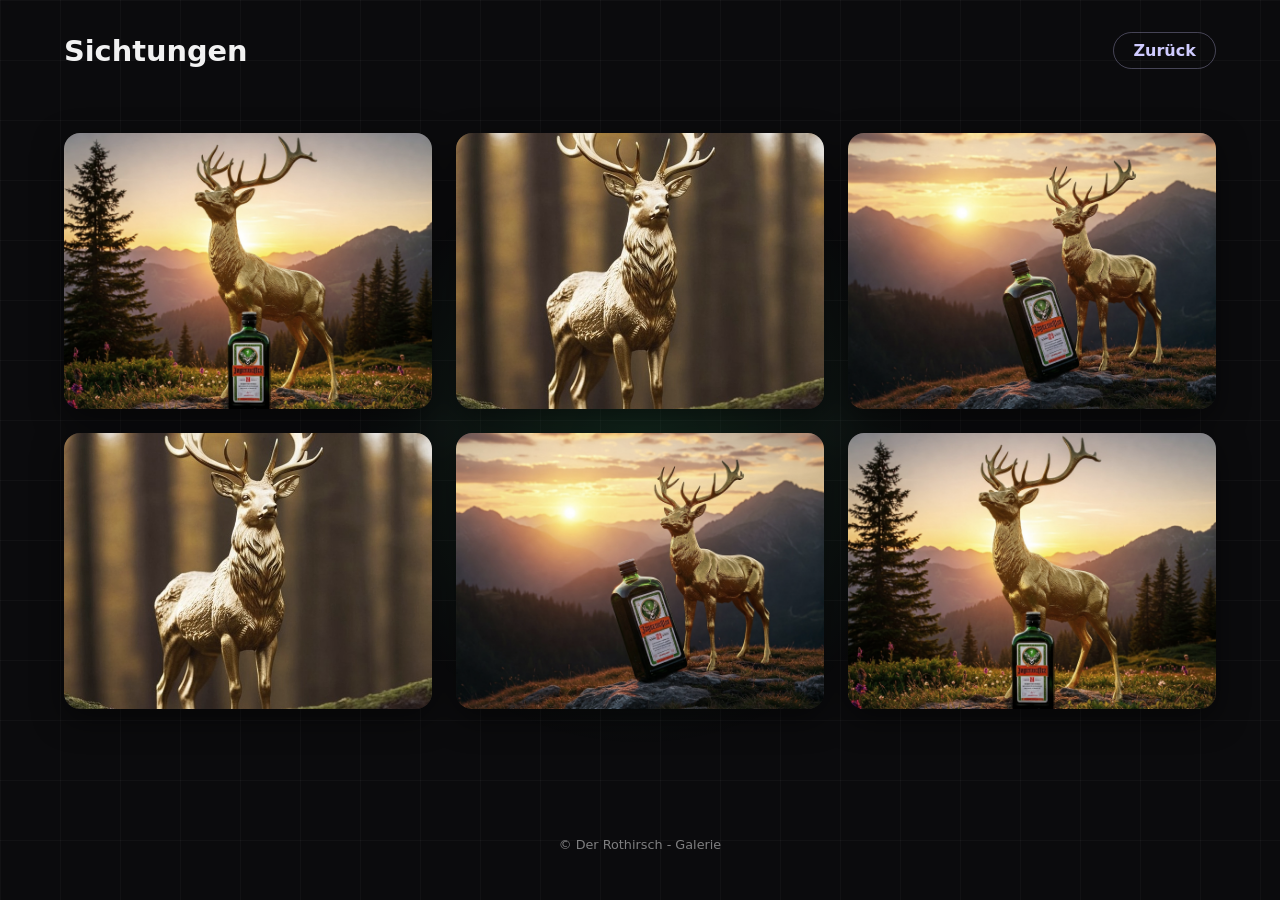
==== gallery.html @ 3260f9d3 "redirects" ====
<!DOCTYPE html>
<html lang="de">
<head>
  <meta charset="UTF-8" />
  <meta name="viewport" content="width=device-width, initial-scale=1.0" />
  <title>Galerie der Wildnis</title>

  <style>
    /* Basis Design */
    * { box-sizing: border-box; margin: 0; padding: 0; }
    body {
      font-family: 'Segoe UI', system-ui, sans-serif;
      background: #0b0b0d;
      color: #f2f2f2;
      min-height: 100vh;
    }
    body::before {
      content: ""; position: fixed; inset: 0;
      background-image: linear-gradient(rgba(255,255,255,0.03) 1px, transparent 1px), linear-gradient(90deg, rgba(255,255,255,0.03) 1px, transparent 1px);
      background-size: 60px 60px; z-index: -2;
    }
    body::after {
      content: ""; position: fixed; width: 600px; height: 600px;
      background: radial-gradient(circle, rgba(80, 255, 150, 0.12), transparent 70%); /* Grüner Schimmer für Natur */
      top: 50%; left: 50%; transform: translate(-50%, -50%); z-index: -1;
    }

    /* Header & Nav */
    .header-container { max-width: 1200px; margin: 0 auto; padding: 2rem 1.5rem; display: flex; justify-content: space-between; align-items: center; }
    h1 { font-size: 1.8rem; font-weight: 600; }
    
    .btn-back {
      color: #cfcbff; text-decoration: none; font-weight: 600;
      border: 1px solid rgba(207, 203, 255, 0.3); padding: 0.5rem 1.2rem; border-radius: 2rem;
      transition: 0.3s;
    }
    .btn-back:hover { background: rgba(207, 203, 255, 0.1); border-color: #cfcbff; }

    /* Grid Gallery */
    .gallery {
      display: grid;
      grid-template-columns: repeat(auto-fill, minmax(300px, 1fr));
      gap: 1.5rem;
      max-width: 1200px;
      margin: 2rem auto;
      padding: 0 1.5rem 4rem;
    }

    .card {
      background: #16161a;
      border-radius: 1rem;
      overflow: hidden;
      box-shadow: 0 10px 30px rgba(0,0,0,0.5);
      transition: transform 0.4s ease;
      /* Aspekt-Ratio Hack für gleichmäßige Bilder */
      aspect-ratio: 4/3; 
    }

    .card:hover { transform: translateY(-10px); }

    .card img {
      width: 100%; height: 100%; object-fit: cover;
      transition: transform 0.6s ease, filter 0.4s ease;
      filter: grayscale(20%);
    }

    .card:hover img { transform: scale(1.1); filter: grayscale(0%); }

    footer { text-align: center; padding: 2rem; opacity: 0.5; font-size: 0.8rem; }
  </style>
</head>
<body>

  <div class="header-container">
    <h1>Sichtungen</h1>
    <a href="index.html" class="btn-back">Zurück</a>
  </div>

  <section class="gallery">
    <div class="card">
      <img src="rothirsch1.jpg" alt="Hirsch 1">
    </div>
    <div class="card">
      <img src="rothirsch2.jpg" alt="Hirsch 2">
    </div>
    <div class="card">
      <img src="rothirsch3.jpg" alt="Hirsch 3">
    </div>
    <div class="card">
      <img src="rothirsch2.jpg" alt="Hirsch 4">
    </div>
    <div class="card">
      <img src="rothirsch3.jpg" alt="Hirsch 5">
    </div>
    <div class="card">
      <img src="rothirsch1.jpg" alt="Hirsch 6">
    </div>
  </section>

  <footer>© Der Rothirsch - Galerie</footer>

</body>
</html>
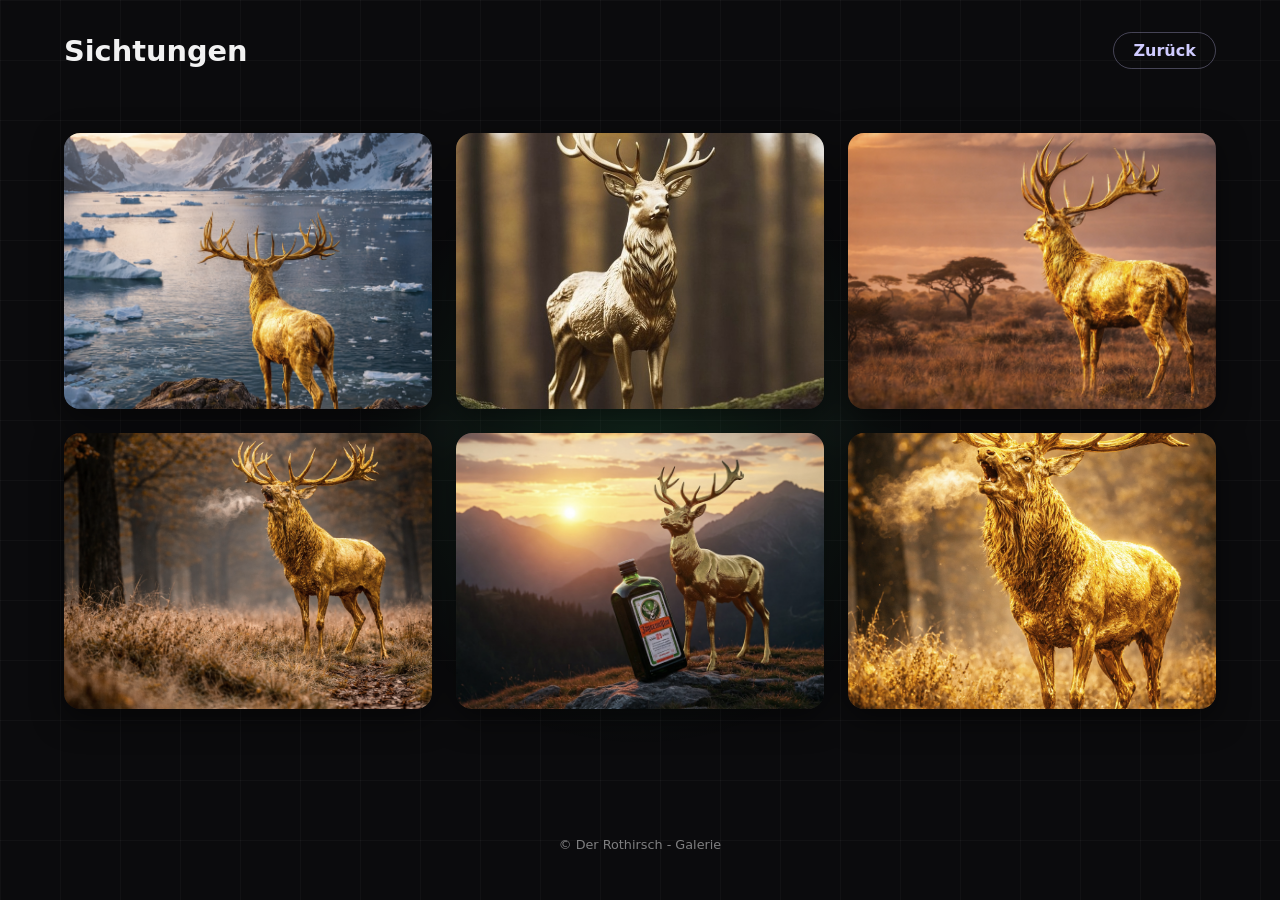
==== commit 3a886056: "zurück buttun/gallery images" ====
--- a/gallery.html
+++ b/gallery.html
@@ -78,22 +78,22 @@
 
   <section class="gallery">
     <div class="card">
-      <img src="rothirsch1.jpg" alt="Hirsch 1">
+      <img src="images/rothirsch7.png" alt="Hirsch 1">
     </div>
     <div class="card">
-      <img src="rothirsch2.jpg" alt="Hirsch 2">
+      <img src="images/rothirsch2.jpg" alt="Hirsch 2">
     </div>
     <div class="card">
-      <img src="rothirsch3.jpg" alt="Hirsch 3">
+      <img src="images/rothirsch6.png" alt="Hirsch 3">
     </div>
     <div class="card">
-      <img src="rothirsch2.jpg" alt="Hirsch 4">
+      <img src="images/rothirsch5.png" alt="Hirsch 4">
     </div>
     <div class="card">
-      <img src="rothirsch3.jpg" alt="Hirsch 5">
+      <img src="images/rothirsch3.jpg" alt="Hirsch 5">
     </div>
     <div class="card">
-      <img src="rothirsch1.jpg" alt="Hirsch 6">
+      <img src="images/rothirsch4.png" alt="Hirsch 6">
     </div>
   </section>
 
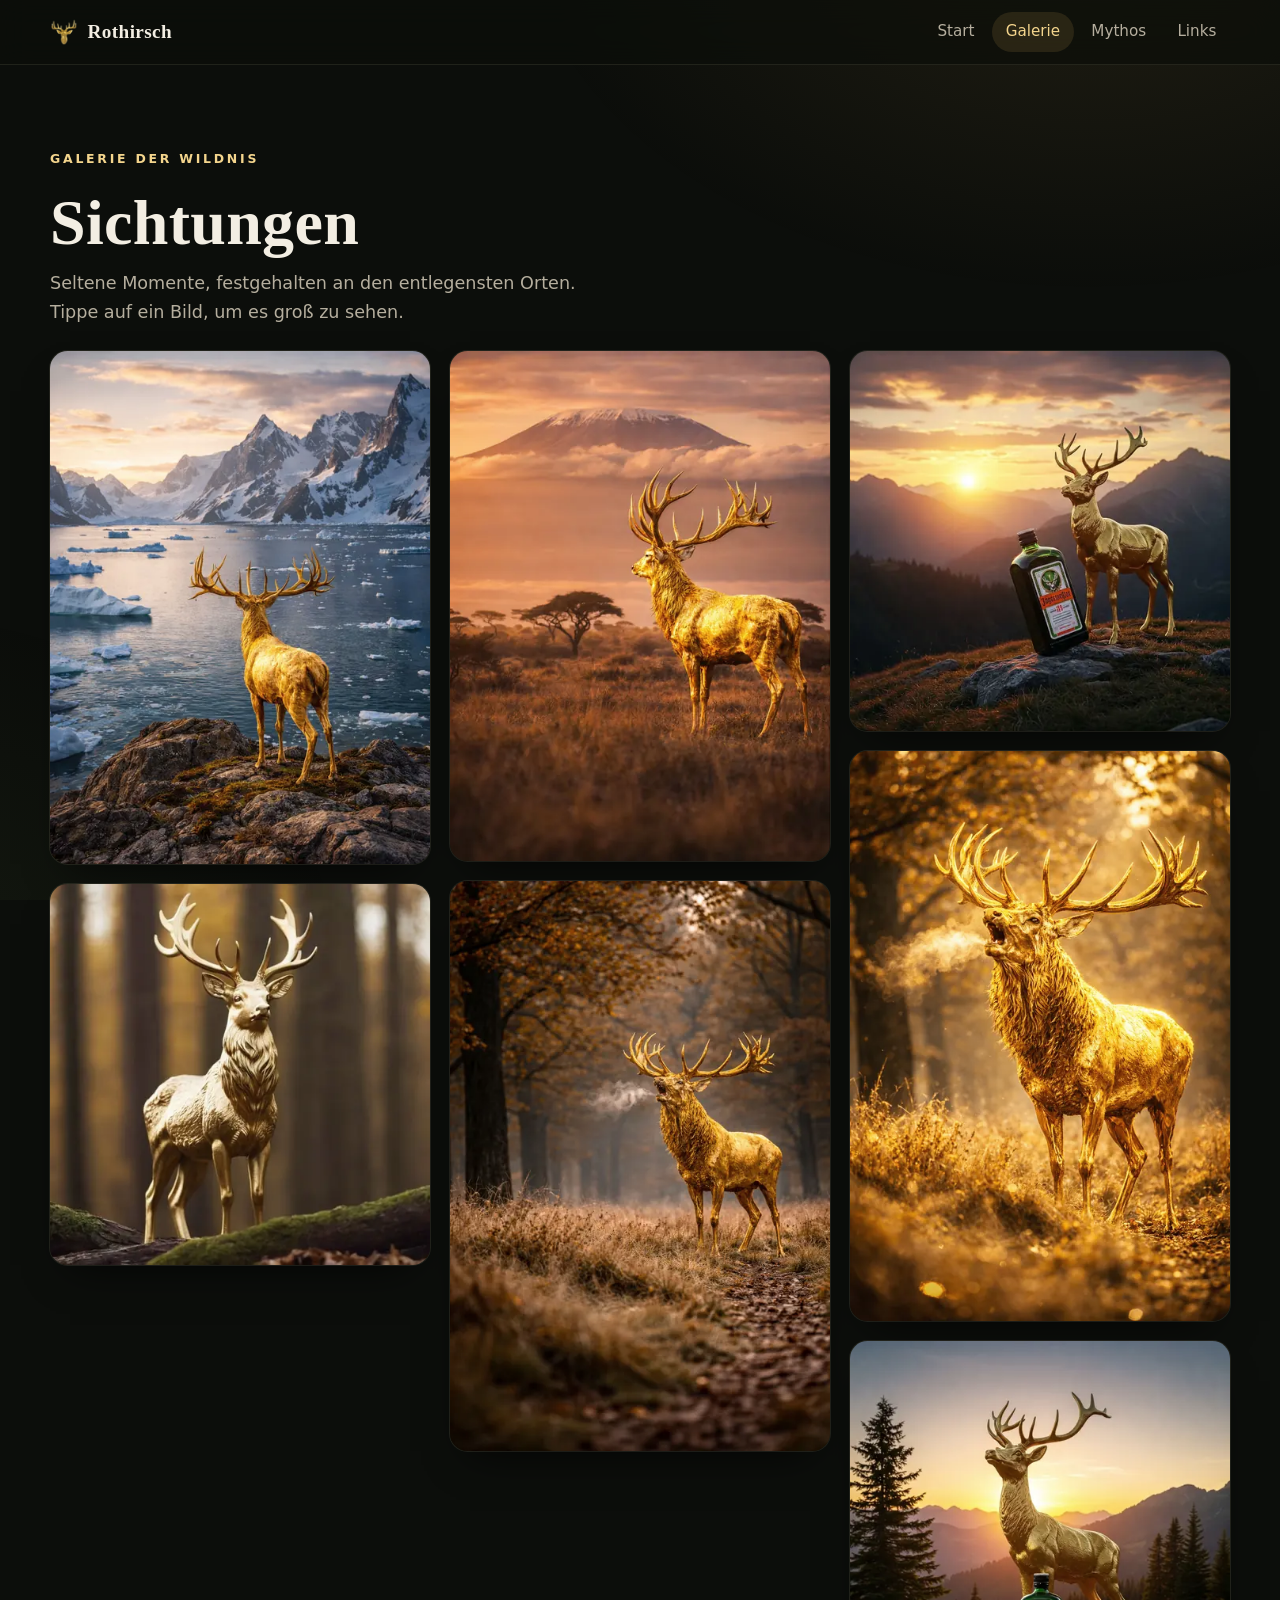
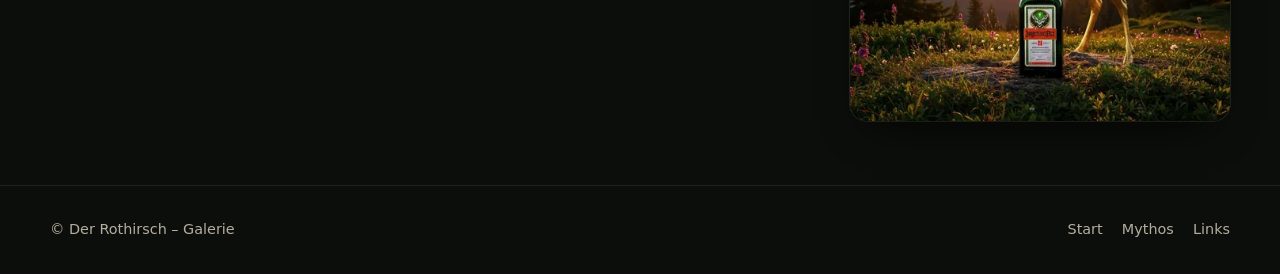
==== commit bd6e6484: "Redesign: new forest/gold look, shared CSS, optimized WebP images - Dark forest palette with gold ac" ====
--- a/gallery.html
+++ b/gallery.html
@@ -1,103 +1,84 @@
 <!DOCTYPE html>
 <html lang="de">
 <head>
-  <meta charset="UTF-8" />
-  <meta name="viewport" content="width=device-width, initial-scale=1.0" />
-  <title>Galerie der Wildnis</title>
-
-  <style>
-    /* Basis Design */
-    * { box-sizing: border-box; margin: 0; padding: 0; }
-    body {
-      font-family: 'Segoe UI', system-ui, sans-serif;
-      background: #0b0b0d;
-      color: #f2f2f2;
-      min-height: 100vh;
-    }
-    body::before {
-      content: ""; position: fixed; inset: 0;
-      background-image: linear-gradient(rgba(255,255,255,0.03) 1px, transparent 1px), linear-gradient(90deg, rgba(255,255,255,0.03) 1px, transparent 1px);
-      background-size: 60px 60px; z-index: -2;
-    }
-    body::after {
-      content: ""; position: fixed; width: 600px; height: 600px;
-      background: radial-gradient(circle, rgba(80, 255, 150, 0.12), transparent 70%); /* Grüner Schimmer für Natur */
-      top: 50%; left: 50%; transform: translate(-50%, -50%); z-index: -1;
-    }
-
-    /* Header & Nav */
-    .header-container { max-width: 1200px; margin: 0 auto; padding: 2rem 1.5rem; display: flex; justify-content: space-between; align-items: center; }
-    h1 { font-size: 1.8rem; font-weight: 600; }
-    
-    .btn-back {
-      color: #cfcbff; text-decoration: none; font-weight: 600;
-      border: 1px solid rgba(207, 203, 255, 0.3); padding: 0.5rem 1.2rem; border-radius: 2rem;
-      transition: 0.3s;
-    }
-    .btn-back:hover { background: rgba(207, 203, 255, 0.1); border-color: #cfcbff; }
-
-    /* Grid Gallery */
-    .gallery {
-      display: grid;
-      grid-template-columns: repeat(auto-fill, minmax(300px, 1fr));
-      gap: 1.5rem;
-      max-width: 1200px;
-      margin: 2rem auto;
-      padding: 0 1.5rem 4rem;
-    }
-
-    .card {
-      background: #16161a;
-      border-radius: 1rem;
-      overflow: hidden;
-      box-shadow: 0 10px 30px rgba(0,0,0,0.5);
-      transition: transform 0.4s ease;
-      /* Aspekt-Ratio Hack für gleichmäßige Bilder */
-      aspect-ratio: 4/3; 
-    }
-
-    .card:hover { transform: translateY(-10px); }
-
-    .card img {
-      width: 100%; height: 100%; object-fit: cover;
-      transition: transform 0.6s ease, filter 0.4s ease;
-      filter: grayscale(20%);
-    }
-
-    .card:hover img { transform: scale(1.1); filter: grayscale(0%); }
-
-    footer { text-align: center; padding: 2rem; opacity: 0.5; font-size: 0.8rem; }
-  </style>
+  <meta charset="UTF-8">
+  <meta name="viewport" content="width=device-width, initial-scale=1">
+  <title>Sichtungen – Galerie der Wildnis | Rothirsch</title>
+  <meta name="description" content="Sichtungen des legendären Rothirschs – von Nebelwäldern über Savannen bis zu den Gletschern des Nordens.">
+  <meta name="theme-color" content="#0c0e0b">
+  <link rel="canonical" href="https://www.rothirsch.net/gallery.html">
+  <meta property="og:title" content="Sichtungen – Galerie der Wildnis">
+  <meta property="og:image" content="https://www.rothirsch.net/images/opt/og.jpg">
+  <link rel="icon" href="favicon.png" type="image/png">
+  <link rel="apple-touch-icon" href="images/opt/apple-touch-icon.png">
+  <link rel="stylesheet" href="style.css">
+  <script>document.documentElement.classList.add('js')</script>
+  <script src="site.js" defer></script>
 </head>
 <body>
+  <a class="skip" href="#main">Zum Inhalt springen</a>
 
-  <div class="header-container">
-    <h1>Sichtungen</h1>
-    <a href="index.html" class="btn-back">Zurück</a>
-  </div>
+  <header class="site-header">
+    <div class="wrap">
+      <a class="brand" href="index.html"><img src="images/opt/favicon-32.png" width="28" height="28" alt="">Rothirsch</a>
+      <nav class="nav" aria-label="Hauptnavigation">
+        <a href="index.html">Start</a>
+        <a href="gallery.html" aria-current="page">Galerie</a>
+        <a href="myth.html">Mythos</a>
+        <a href="hub.html">Links</a>
+      </nav>
+    </div>
+  </header>
 
-  <section class="gallery">
-    <div class="card">
-      <img src="images/rothirsch7.png" alt="Hirsch 1">
+  <main id="main" class="wrap">
+    <div class="page-head">
+      <span class="eyebrow">Galerie der Wildnis</span>
+      <h1>Sichtungen</h1>
+      <p>Seltene Momente, festgehalten an den entlegensten Orten. Tippe auf ein Bild, um es groß zu sehen.</p>
     </div>
-    <div class="card">
-      <img src="images/rothirsch2.jpg" alt="Hirsch 2">
+
+    <div class="masonry">
+      <a href="images/opt/rothirsch7-960.webp" data-lightbox>
+        <img src="images/opt/rothirsch7-480.webp" width="480" height="648" decoding="async" alt="Rothirsch vor Gletschern und Eisschollen">
+      </a>
+      <a href="images/opt/rothirsch2-960.webp" data-lightbox>
+        <img src="images/opt/rothirsch2-480.webp" width="480" height="481" decoding="async" alt="Rothirsch zwischen hohen Bäumen im Wald">
+      </a>
+      <a href="images/opt/rothirsch6-960.webp" data-lightbox>
+        <img src="images/opt/rothirsch6-480.webp" width="480" height="645" decoding="async" alt="Rothirsch in der Savanne vor einem Vulkan">
+      </a>
+      <a href="images/opt/rothirsch5-960.webp" data-lightbox>
+        <img src="images/opt/rothirsch5-480.webp" width="480" height="720" loading="lazy" decoding="async" alt="Rothirsch auf einem Waldweg im Herbst">
+      </a>
+      <a href="images/opt/rothirsch3-1600.webp" data-lightbox>
+        <img src="images/opt/rothirsch3-480.webp" width="480" height="480" loading="lazy" decoding="async" alt="Rothirsch auf einem Felsen bei Sonnenuntergang">
+      </a>
+      <a href="images/opt/rothirsch4-960.webp" data-lightbox>
+        <img src="images/opt/rothirsch4-480.webp" width="480" height="720" loading="lazy" decoding="async" alt="Röhrender Rothirsch im goldenen Licht">
+      </a>
+      <a href="images/opt/rothirsch1-1600.webp" data-lightbox>
+        <img src="images/opt/rothirsch1-480.webp" width="480" height="480" loading="lazy" decoding="async" alt="Rothirsch auf einer Bergwiese bei Sonnenuntergang">
+      </a>
     </div>
-    <div class="card">
-      <img src="images/rothirsch6.png" alt="Hirsch 3">
+  </main>
+
+  <dialog class="lightbox" id="lightbox" aria-label="Bildansicht">
+    <img src="data:," alt="">
+    <button class="lb-btn lb-close" type="button" aria-label="Schließen">×</button>
+    <button class="lb-btn lb-prev" type="button" aria-label="Vorheriges Bild">‹</button>
+    <button class="lb-btn lb-next" type="button" aria-label="Nächstes Bild">›</button>
+    <span class="lb-count" aria-live="polite"></span>
+  </dialog>
+
+  <footer class="site-footer">
+    <div class="wrap">
+      <span>© Der Rothirsch – Galerie</span>
+      <nav aria-label="Fußzeile">
+        <a href="index.html">Start</a>
+        <a href="myth.html">Mythos</a>
+        <a href="hub.html">Links</a>
+      </nav>
     </div>
-    <div class="card">
-      <img src="images/rothirsch5.png" alt="Hirsch 4">
-    </div>
-    <div class="card">
-      <img src="images/rothirsch3.jpg" alt="Hirsch 5">
-    </div>
-    <div class="card">
-      <img src="images/rothirsch4.png" alt="Hirsch 6">
-    </div>
-  </section>
-
-  <footer>© Der Rothirsch - Galerie</footer>
-
+  </footer>
 </body>
-</html>+</html>
--- a/style.css
+++ b/style.css
@@ -0,0 +1,273 @@
+/* Rothirsch — shared styles */
+:root {
+  --bg: #0c0e0b;
+  --surface: #14170f;
+  --surface-2: #1b1f15;
+  --line: rgba(255, 236, 200, 0.09);
+  --line-strong: rgba(255, 236, 200, 0.18);
+  --text: #f3eee3;
+  --muted: #b5ae9e;
+  --gold: #e0b25c;
+  --gold-soft: #f4d58d;
+  --radius: 1.1rem;
+  --wrap: 1180px;
+  --serif: "Iowan Old Style", "Palatino Linotype", Palatino, "Book Antiqua", Georgia, serif;
+  --sans: system-ui, -apple-system, "Segoe UI", Roboto, sans-serif;
+  --ease: cubic-bezier(.2, .7, .2, 1);
+  color-scheme: dark;
+}
+
+*, *::before, *::after { box-sizing: border-box; }
+* { margin: 0; }
+
+html { -webkit-text-size-adjust: 100%; scroll-behavior: smooth; }
+
+body {
+  font-family: var(--sans);
+  background: var(--bg);
+  color: var(--text);
+  line-height: 1.65;
+  min-height: 100vh;
+  min-height: 100svh;
+  display: flex;
+  flex-direction: column;
+  -webkit-font-smoothing: antialiased;
+}
+
+/* soft golden glow behind everything */
+body::before {
+  content: "";
+  position: fixed;
+  inset: 0;
+  z-index: -1;
+  pointer-events: none;
+  background:
+    radial-gradient(60rem 40rem at 85% -10%, rgba(224, 178, 92, .10), transparent 60%),
+    radial-gradient(50rem 40rem at -10% 110%, rgba(90, 120, 60, .10), transparent 60%);
+}
+
+main { flex: 1; }
+
+img { display: block; max-width: 100%; height: auto; }
+
+a { color: inherit; }
+
+h1, h2, h3 { font-family: var(--serif); font-weight: 600; line-height: 1.15; letter-spacing: .005em; }
+
+:focus-visible { outline: 2px solid var(--gold); outline-offset: 3px; border-radius: 4px; }
+
+.wrap { width: min(100% - 2.5rem, var(--wrap)); margin-inline: auto; }
+
+.skip {
+  position: absolute; left: 1rem; top: -4rem; z-index: 100;
+  background: var(--gold); color: #1a1408; padding: .6rem 1rem; border-radius: .5rem;
+  font-weight: 600; text-decoration: none;
+}
+.skip:focus { top: 1rem; }
+
+/* ---------- Header ---------- */
+.site-header {
+  position: sticky; top: 0; z-index: 50;
+  background: rgba(12, 14, 11, .72);
+  -webkit-backdrop-filter: saturate(140%) blur(14px);
+  backdrop-filter: saturate(140%) blur(14px);
+  border-bottom: 1px solid var(--line);
+}
+.site-header .wrap { display: flex; align-items: center; justify-content: space-between; gap: 1rem; min-height: 4rem; }
+
+.brand {
+  display: inline-flex; align-items: center; gap: .6rem;
+  font-family: var(--serif); font-size: 1.2rem; font-weight: 600; text-decoration: none; letter-spacing: .02em;
+}
+.brand img { width: 28px; height: 28px; }
+
+.nav { display: flex; gap: .25rem; flex-wrap: wrap; justify-content: flex-end; }
+.nav a {
+  text-decoration: none; color: var(--muted); font-size: .95rem; font-weight: 500;
+  padding: .45rem .85rem; border-radius: 999px;
+  transition: color .2s, background-color .2s;
+}
+.nav a:hover { color: var(--text); background: rgba(255, 236, 200, .06); }
+.nav a[aria-current="page"] { color: var(--gold-soft); background: rgba(224, 178, 92, .12); }
+
+/* ---------- Buttons ---------- */
+.btn {
+  display: inline-flex; align-items: center; gap: .5rem;
+  padding: .8rem 1.4rem; border-radius: 999px;
+  font-weight: 600; font-size: .98rem; text-decoration: none;
+  border: 1px solid transparent;
+  transition: transform .25s var(--ease), background-color .25s, border-color .25s, box-shadow .25s;
+}
+.btn:hover { transform: translateY(-2px); }
+.btn-primary { background: var(--gold); color: #1d160a; box-shadow: 0 10px 30px -10px rgba(224, 178, 92, .6); }
+.btn-primary:hover { background: var(--gold-soft); }
+.btn-ghost { border-color: var(--line-strong); color: var(--text); background: rgba(12, 14, 11, .35); }
+.btn-ghost:hover { border-color: var(--gold); }
+
+/* ---------- Hero ---------- */
+.hero {
+  position: relative; isolation: isolate; overflow: hidden;
+  min-height: min(88svh, 900px);
+  display: flex; align-items: flex-end;
+  padding-block: 8rem 4.5rem;
+}
+.hero-bg { position: absolute; inset: 0; z-index: -1; }
+.hero-bg img { width: 100%; height: 100%; object-fit: cover; object-position: 50% 35%; animation: drift 24s var(--ease) both; }
+.hero-bg::after {
+  content: ""; position: absolute; inset: 0;
+  background:
+    linear-gradient(180deg, rgba(12, 14, 11, .35) 0%, rgba(12, 14, 11, 0) 30%, rgba(12, 14, 11, .55) 65%, var(--bg) 100%),
+    linear-gradient(90deg, rgba(12, 14, 11, .75) 0%, rgba(12, 14, 11, 0) 70%);
+}
+.hero-content { max-width: 40rem; }
+.eyebrow {
+  display: inline-block; text-transform: uppercase; letter-spacing: .22em; font-size: .78rem; font-weight: 600;
+  color: var(--gold-soft); margin-bottom: 1rem;
+}
+.hero h1 { font-size: clamp(2.6rem, 7vw, 5.2rem); margin-bottom: 1.1rem; text-wrap: balance; text-shadow: 0 2px 30px rgba(0, 0, 0, .45); }
+.hero h1 em { font-style: italic; color: var(--gold-soft); }
+.lead { font-size: clamp(1.05rem, 2vw, 1.25rem); color: #e2dccd; max-width: 34rem; margin-bottom: 2rem; }
+.actions { display: flex; flex-wrap: wrap; gap: .75rem; }
+
+@keyframes drift { from { transform: scale(1.08); } to { transform: scale(1); } }
+
+/* ---------- Sections ---------- */
+.section { padding-block: clamp(3.5rem, 8vw, 6rem); }
+.section-head { display: flex; align-items: end; justify-content: space-between; gap: 1rem; margin-bottom: 2rem; flex-wrap: wrap; }
+.section-head h2 { font-size: clamp(1.8rem, 4vw, 2.6rem); }
+.section-head p { color: var(--muted); max-width: 30rem; }
+
+/* explore cards */
+.tiles { display: grid; gap: 1.25rem; grid-template-columns: repeat(auto-fit, minmax(min(100%, 260px), 1fr)); }
+.tile {
+  position: relative; display: block; overflow: hidden; isolation: isolate;
+  border-radius: var(--radius); aspect-ratio: 4 / 5; text-decoration: none;
+  background: var(--surface);
+  box-shadow: 0 0 0 1px var(--line), 0 24px 50px -24px rgba(0, 0, 0, .8);
+  transition: transform .45s var(--ease), box-shadow .45s;
+}
+.tile img { position: absolute; inset: 0; width: 100%; height: 100%; object-fit: cover; z-index: -2; transition: transform .8s var(--ease); }
+.tile::after { content: ""; position: absolute; inset: 0; z-index: -1; background: linear-gradient(180deg, transparent 40%, rgba(8, 9, 7, .92)); }
+.tile-body { position: absolute; inset: auto 0 0 0; padding: 1.4rem; }
+.tile h3 { font-size: 1.6rem; margin-bottom: .2rem; }
+.tile p { color: #d8d1c1; font-size: .95rem; }
+.tile .arrow { display: inline-block; margin-left: .35rem; color: var(--gold); transition: transform .3s var(--ease); }
+.tile:hover { transform: translateY(-6px); box-shadow: 0 0 0 1px rgba(224, 178, 92, .45), 0 30px 60px -24px rgba(0, 0, 0, .9); }
+.tile:hover img { transform: scale(1.06); }
+.tile:hover .arrow { transform: translateX(4px); }
+
+/* legend split */
+.split { display: grid; gap: clamp(2rem, 5vw, 4rem); grid-template-columns: repeat(auto-fit, minmax(min(100%, 320px), 1fr)); align-items: center; }
+.split figure img { border-radius: var(--radius); box-shadow: 0 0 0 1px var(--line), 0 30px 60px -30px rgba(0, 0, 0, .9); width: 100%; aspect-ratio: 4 / 5; object-fit: cover; }
+.prose h2 { font-size: clamp(1.6rem, 3.4vw, 2.2rem); margin-bottom: .8rem; color: var(--gold-soft); }
+.prose h2:not(:first-child) { margin-top: 2.4rem; }
+.prose p { color: #ddd6c7; font-size: 1.07rem; }
+.prose p + p { margin-top: 1.1rem; }
+
+/* ---------- Page header (sub pages) ---------- */
+.page-head { padding-block: clamp(3rem, 7vw, 5rem) 1.5rem; }
+.page-head h1 { font-size: clamp(2.4rem, 6vw, 4rem); margin-bottom: .6rem; }
+.page-head p { color: var(--muted); font-size: 1.1rem; max-width: 36rem; }
+
+/* ---------- Gallery ---------- */
+.masonry { columns: 3 280px; column-gap: 1.25rem; padding-bottom: 4rem; }
+.masonry a {
+  display: block; break-inside: avoid; margin-bottom: 1.25rem; overflow: hidden;
+  border-radius: var(--radius); background: var(--surface);
+  box-shadow: 0 0 0 1px var(--line), 0 20px 40px -20px rgba(0, 0, 0, .8);
+  transition: box-shadow .35s;
+}
+.masonry img { width: 100%; transition: transform .7s var(--ease), filter .4s; filter: saturate(.92); }
+.masonry a:hover { box-shadow: 0 0 0 1px rgba(224, 178, 92, .5), 0 26px 50px -20px rgba(0, 0, 0, .9); }
+.masonry a:hover img { transform: scale(1.04); filter: saturate(1.05); }
+
+.lightbox {
+  border: 0; padding: 0; background: transparent; max-width: 100vw; max-height: 100vh;
+  width: 100vw; height: 100vh; color: var(--text);
+}
+.lightbox::backdrop { background: rgba(6, 7, 5, .92); -webkit-backdrop-filter: blur(6px); backdrop-filter: blur(6px); }
+.lightbox[open] { display: grid; place-items: center; }
+.lightbox img { max-width: min(92vw, 1400px); max-height: 86vh; width: auto; height: auto; border-radius: .8rem; box-shadow: 0 30px 80px rgba(0, 0, 0, .7); }
+.lb-btn {
+  position: fixed; display: grid; place-items: center; width: 3rem; height: 3rem; border-radius: 999px;
+  border: 1px solid var(--line-strong); background: rgba(20, 23, 15, .7); color: var(--text);
+  font-size: 1.4rem; cursor: pointer; transition: background-color .2s, border-color .2s;
+}
+.lb-btn:hover { border-color: var(--gold); background: rgba(40, 34, 20, .9); }
+.lb-close { top: 1rem; right: 1rem; }
+.lb-prev { left: 1rem; top: 50%; translate: 0 -50%; }
+.lb-next { right: 1rem; top: 50%; translate: 0 -50%; }
+.lb-count { position: fixed; bottom: 1.2rem; left: 50%; translate: -50% 0; color: var(--muted); font-size: .9rem; }
+
+/* ---------- Myth article ---------- */
+.banner { border-radius: var(--radius); overflow: hidden; box-shadow: 0 0 0 1px var(--line); margin-bottom: clamp(2.5rem, 6vw, 4rem); }
+.banner img { width: 100%; aspect-ratio: 21 / 9; object-fit: cover; object-position: 50% 30%; }
+.article { max-width: 42rem; margin-inline: auto; padding-bottom: 5rem; }
+.article > p { font-size: 1.12rem; color: #ddd6c7; margin-bottom: 1.4rem; }
+.article > p:first-of-type::first-letter {
+  float: left; font-family: var(--serif); font-size: 4.2rem; line-height: .9; padding: .35rem .6rem 0 0; color: var(--gold);
+}
+.article h2 { font-size: clamp(1.5rem, 3vw, 2rem); color: var(--gold-soft); margin: 3rem 0 1rem; }
+.quote {
+  position: relative; margin: 2.8rem 0; padding: 1.8rem 1.8rem 1.8rem 2.2rem;
+  font-family: var(--serif); font-size: clamp(1.2rem, 2.4vw, 1.45rem); font-style: italic; line-height: 1.5;
+  color: #efe6cf; background: linear-gradient(135deg, rgba(224, 178, 92, .10), rgba(224, 178, 92, .02));
+  border-left: 3px solid var(--gold); border-radius: 0 var(--radius) var(--radius) 0;
+}
+
+/* ---------- Links (hub) ---------- */
+.links { display: grid; gap: 1.25rem; grid-template-columns: repeat(auto-fill, minmax(min(100%, 250px), 1fr)); padding-bottom: 4rem; }
+.link-card {
+  display: flex; flex-direction: column; text-decoration: none; overflow: hidden;
+  border-radius: var(--radius); background: var(--surface);
+  box-shadow: 0 0 0 1px var(--line), 0 20px 40px -24px rgba(0, 0, 0, .8);
+  transition: transform .4s var(--ease), box-shadow .4s;
+}
+.link-card .icon { display: grid; place-items: center; aspect-ratio: 16 / 10; padding: 1.6rem; background: radial-gradient(circle at 50% 40%, var(--surface-2), #0e100b); }
+.link-card .icon.light { background: #f6f4ef; }
+.link-card .icon img { max-height: 100%; width: auto; object-fit: contain; transition: transform .5s var(--ease); }
+.link-card .icon.pixel img { image-rendering: pixelated; }
+.link-card .meta { display: flex; align-items: center; justify-content: space-between; gap: .5rem; padding: 1rem 1.2rem; border-top: 1px solid var(--line); }
+.link-card h2 { font-size: 1.25rem; }
+.link-card small { color: var(--muted); font-size: .85rem; }
+.link-card .ext { color: var(--gold); font-size: 1.1rem; transition: transform .3s var(--ease); }
+.link-card:hover { transform: translateY(-5px); box-shadow: 0 0 0 1px rgba(224, 178, 92, .45), 0 26px 50px -24px rgba(0, 0, 0, .9); }
+.link-card:hover .icon img { transform: scale(1.06); }
+.link-card:hover .ext { transform: translate(3px, -3px); }
+
+/* ---------- 404 ---------- */
+.notfound { display: grid; place-items: center; text-align: center; padding-block: 6rem; }
+.notfound h1 { font-size: clamp(4rem, 14vw, 8rem); color: var(--gold); }
+.notfound p { color: var(--muted); margin: .5rem 0 2rem; font-size: 1.1rem; }
+
+/* ---------- Footer ---------- */
+.site-footer { border-top: 1px solid var(--line); padding-block: 2rem; color: var(--muted); font-size: .9rem; }
+.site-footer .wrap { display: flex; flex-wrap: wrap; align-items: center; justify-content: space-between; gap: 1rem; }
+.site-footer nav { display: flex; gap: 1.2rem; flex-wrap: wrap; }
+.site-footer a { text-decoration: none; }
+.site-footer a:hover { color: var(--gold-soft); }
+
+.corner-link {
+  position: fixed; left: 14px; bottom: 14px; z-index: 40; opacity: .65;
+  transition: opacity .3s, transform .3s var(--ease);
+}
+.corner-link img { width: 42px; height: auto; }
+.corner-link:hover { opacity: 1; transform: scale(1.1) rotate(-6deg); }
+@media (max-width: 1320px) { body:has(.corner-link) .site-footer .wrap { padding-left: 3.25rem; } }
+
+/* ---------- Scroll reveal ---------- */
+.js .reveal { opacity: 0; transform: translateY(18px); transition: opacity .8s var(--ease), transform .8s var(--ease); }
+.js .reveal.in { opacity: 1; transform: none; }
+
+/* ---------- Small screens ---------- */
+@media (max-width: 560px) {
+  .site-header .wrap { flex-direction: column; justify-content: center; gap: .2rem; padding-block: .6rem; }
+  .nav a { padding: .35rem .65rem; font-size: .9rem; }
+  .hero { padding-block: 6rem 3rem; }
+  .lb-prev, .lb-next { top: auto; bottom: 1rem; translate: none; }
+}
+
+@media (prefers-reduced-motion: reduce) {
+  *, *::before, *::after { animation: none !important; transition: none !important; scroll-behavior: auto !important; }
+  .js .reveal { opacity: 1; transform: none; }
+}
